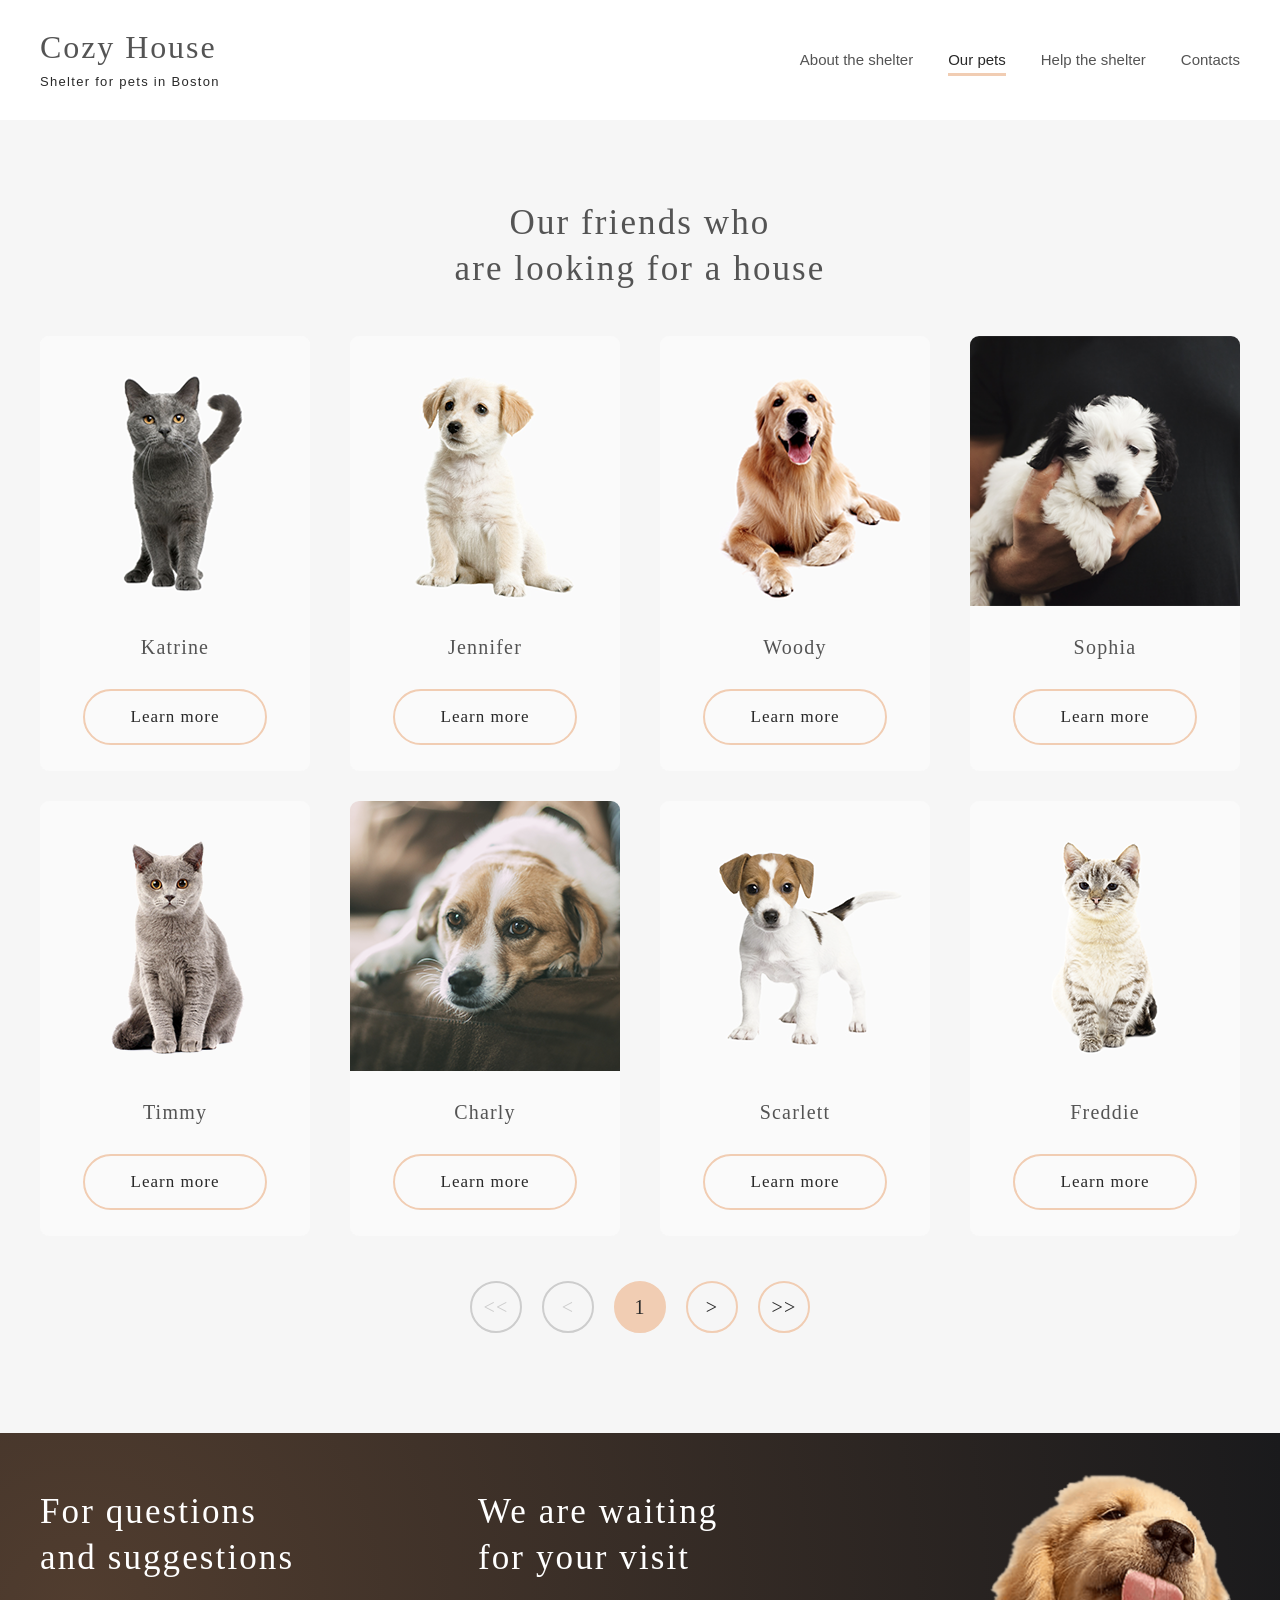
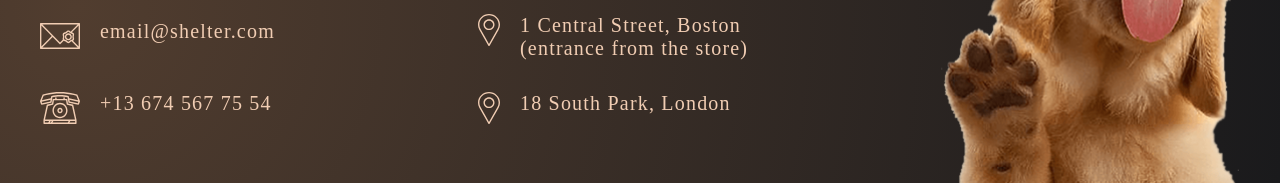
==== pages/pets/index.html @ 69db130b "deploy: publish shelter pages" ====
<!DOCTYPE html>
<html lang="en">
<head>
  <meta charset="UTF-8">
  <meta name="viewport" content="width=device-width, initial-scale=1.0">
  <title>Our pets — Cozy House</title>
  <link rel="icon" href="../../assets/icons/favicon.svg" type="image/svg+xml">
  <link rel="stylesheet" href="../../assets/styles/normalize.css">
  <link rel="stylesheet" href="style.css">
</head>
<body>
  <header class="header">
    <div class="container header__inner">
      <a class="logo" href="../main/index.html">
        <span class="logo__title">Cozy House</span>
        <span class="logo__subtitle">Shelter for pets in Boston</span>
      </a>
      <nav class="nav" aria-label="Main navigation">
        <ul class="nav__list">
          <li class="nav__item">
            <a class="nav__link" href="../main/index.html">About the shelter</a>
          </li>
          <li class="nav__item">
            <span class="nav__link nav__link--active">Our pets</span>
          </li>
          <li class="nav__item">
            <a class="nav__link" href="../main/index.html#help">Help the shelter</a>
          </li>
          <li class="nav__item">
            <a class="nav__link" href="#footer">Contacts</a>
          </li>
        </ul>
      </nav>
      <button class="burger" type="button" aria-label="Open menu">
        <svg width="30" height="22" viewBox="0 0 30 22" aria-hidden="true">
          <line x1="0" y1="1" x2="30" y2="1" stroke="currentColor" stroke-width="2"/>
          <line x1="0" y1="11" x2="30" y2="11" stroke="currentColor" stroke-width="2"/>
          <line x1="0" y1="21" x2="30" y2="21" stroke="currentColor" stroke-width="2"/>
        </svg>
      </button>
    </div>
  </header>

  <main>
    <section class="friends" id="friends" aria-labelledby="friends-title">
      <div class="container friends__inner">
        <h1 class="friends__title" id="friends-title">Our friends who<br>are looking for a house</h1>
        <ul class="friends__list">
          <li class="pet-card">
            <article class="pet-card__inner">
              <img class="pet-card__image" src="../../assets/images/pets-katrine.png" alt="Katrine the cat" width="270" height="270">
              <h2 class="pet-card__name">Katrine</h2>
              <button class="button button--secondary" type="button">Learn more</button>
            </article>
          </li>
          <li class="pet-card">
            <article class="pet-card__inner">
              <img class="pet-card__image" src="../../assets/images/pets-jennifer.png" alt="Jennifer the dog" width="270" height="270">
              <h2 class="pet-card__name">Jennifer</h2>
              <button class="button button--secondary" type="button">Learn more</button>
            </article>
          </li>
          <li class="pet-card">
            <article class="pet-card__inner">
              <img class="pet-card__image" src="../../assets/images/pets-woody.png" alt="Woody the dog" width="270" height="270">
              <h2 class="pet-card__name">Woody</h2>
              <button class="button button--secondary" type="button">Learn more</button>
            </article>
          </li>
          <li class="pet-card">
            <article class="pet-card__inner">
              <img class="pet-card__image" src="../../assets/images/pets-sophia.png" alt="Sophia the dog" width="270" height="270">
              <h2 class="pet-card__name">Sophia</h2>
              <button class="button button--secondary" type="button">Learn more</button>
            </article>
          </li>
          <li class="pet-card">
            <article class="pet-card__inner">
              <img class="pet-card__image" src="../../assets/images/pets-timmy.png" alt="Timmy the cat" width="270" height="270">
              <h2 class="pet-card__name">Timmy</h2>
              <button class="button button--secondary" type="button">Learn more</button>
            </article>
          </li>
          <li class="pet-card">
            <article class="pet-card__inner">
              <img class="pet-card__image" src="../../assets/images/pets-charly.png" alt="Charly the dog" width="270" height="270">
              <h2 class="pet-card__name">Charly</h2>
              <button class="button button--secondary" type="button">Learn more</button>
            </article>
          </li>
          <li class="pet-card">
            <article class="pet-card__inner">
              <img class="pet-card__image" src="../../assets/images/pets-scarlet.png" alt="Scarlett the dog" width="270" height="270">
              <h2 class="pet-card__name">Scarlett</h2>
              <button class="button button--secondary" type="button">Learn more</button>
            </article>
          </li>
          <li class="pet-card">
            <article class="pet-card__inner">
              <img class="pet-card__image" src="../../assets/images/pets-freddie.png" alt="Freddie the cat" width="270" height="270">
              <h2 class="pet-card__name">Freddie</h2>
              <button class="button button--secondary" type="button">Learn more</button>
            </article>
          </li>
        </ul>
        <nav class="pagination" aria-label="Pets pagination">
          <button class="pagination__btn pagination__btn--inactive" type="button" disabled aria-label="First page">&lt;&lt;</button>
          <button class="pagination__btn pagination__btn--inactive" type="button" disabled aria-label="Previous page">&lt;</button>
          <button class="pagination__btn pagination__btn--active" type="button" aria-current="page" aria-label="Page 1">1</button>
          <button class="pagination__btn" type="button" aria-label="Next page">&gt;</button>
          <button class="pagination__btn" type="button" aria-label="Last page">&gt;&gt;</button>
        </nav>
      </div>
    </section>
  </main>

  <footer class="footer" id="footer">
    <div class="container footer__inner">
      <div class="footer__contacts">
        <h3 class="footer__title">For questions<br>and&nbsp;suggestions</h3>
        <a class="footer__link" href="mailto:email@shelter.com">
          <img src="../../assets/icons/icon-email.svg" alt="" width="40" height="32">
          <span>email@shelter.com</span>
        </a>
        <a class="footer__link" href="tel:+136745677554">
          <img src="../../assets/icons/icon-phone.svg" alt="" width="40" height="32">
          <span>+13 674 567 75 54</span>
        </a>
      </div>
      <div class="footer__locations">
        <h3 class="footer__title">We are waiting<br>for&nbsp;your&nbsp;visit</h3>
        <a
          class="footer__link"
          href="https://www.google.com/maps/place/1+Central+St,+Boston,+MA"
          target="_blank"
          rel="noopener noreferrer"
        >
          <img src="../../assets/icons/icon-marker.svg" alt="" width="22" height="32">
          <span>1 Central Street, Boston<br>(entrance from the store)</span>
        </a>
        <a
          class="footer__link"
          href="https://www.google.com/maps/place/18+South+Park,+London"
          target="_blank"
          rel="noopener noreferrer"
        >
          <img src="../../assets/icons/icon-marker.svg" alt="" width="22" height="32">
          <span>18 South Park, London</span>
        </a>
      </div>
      <img
        class="footer__image"
        src="../../assets/images/footer-puppy.png"
        alt="A puppy sitting"
        width="300"
        height="310"
      >
    </div>
  </footer>
</body>
</html>
---- pages/pets/style.css ----
:root {
  --color-primary: #f1cdb3;
  --color-primary-light: #fddcc4;
  --color-light-xl: #ffffff;
  --color-light-l: #f6f6f6;
  --color-light-s: #fafafa;
  --color-dark-s: #cdcdcd;
  --color-dark-l: #545454;
  --color-dark-3xl: #292929;
  --font-heading: Georgia, "Times New Roman", serif;
  --font-body: Arial, Helvetica, sans-serif;
  --transition: 0.3s ease;
  --content-width: 1280px;
}

*,
*::before,
*::after {
  box-sizing: border-box;
}

html {
  scroll-behavior: smooth;
  overflow-x: hidden;
}

body {
  min-width: 320px;
  font-family: var(--font-body);
  font-size: 15px;
  line-height: 1.6;
  color: var(--color-dark-l);
  background-color: var(--color-light-xl);
  overflow-x: hidden;
}

h1,
h2,
h3,
h4,
h5,
h6,
p,
ul {
  margin: 0;
  padding: 0;
}

ul {
  list-style: none;
}

a {
  text-decoration: none;
  color: inherit;
  transition: color var(--transition), background-color var(--transition), border-color var(--transition);
}

button {
  border: none;
  background: none;
  padding: 0;
  cursor: pointer;
  font-family: inherit;
  transition: color var(--transition), background-color var(--transition), border-color var(--transition);
}

button:disabled {
  cursor: default;
  pointer-events: none;
}

img {
  display: block;
  max-width: 100%;
  height: auto;
}

.container {
  max-width: var(--content-width);
  width: 100%;
  margin: 0 auto;
  padding: 0 40px;
}

.button {
  display: inline-flex;
  align-items: center;
  justify-content: center;
  min-height: 52px;
  padding: 15px 45px;
  border-radius: 100px;
  font-family: var(--font-heading);
  font-size: 17px;
  line-height: 1.3;
  letter-spacing: 0.06em;
  color: var(--color-dark-3xl);
  white-space: nowrap;
  transition: color var(--transition), background-color var(--transition), border-color var(--transition);
}

.button--secondary {
  border: 2px solid var(--color-primary);
  background-color: transparent;
}

.button--secondary:hover,
.button--secondary:focus-visible {
  background-color: var(--color-primary-light);
  border-color: var(--color-primary-light);
}

.button--secondary:active {
  background-color: var(--color-primary);
  border-color: var(--color-primary);
}

.header {
  background-color: var(--color-light-xl);
  padding-top: 30px;
  padding-bottom: 30px;
}

.header__inner {
  display: flex;
  align-items: center;
  justify-content: space-between;
  height: 60px;
  max-width: 100%;
}

.logo {
  flex-shrink: 0;
  display: flex;
  flex-direction: column;
  gap: 10px;
  transition: opacity var(--transition);
}

.nav {
  flex-shrink: 1;
  min-width: 0;
}

.logo:hover,
.logo:focus-visible {
  opacity: 0.8;
}

.logo__title {
  font-family: var(--font-heading);
  font-size: 32px;
  line-height: 1.1;
  letter-spacing: 0.06em;
  color: var(--color-dark-l);
}

.logo__subtitle {
  font-size: 13px;
  line-height: 1.15;
  letter-spacing: 0.1em;
  color: var(--color-dark-3xl);
}

.nav__list {
  display: flex;
  align-items: center;
  gap: 35px;
}

.nav__link {
  position: relative;
  display: inline-block;
  font-size: 15px;
  line-height: 1.6;
  color: var(--color-dark-l);
  transition: color var(--transition);
}

.nav__link:hover,
.nav__link:focus-visible {
  color: var(--color-dark-3xl);
}

.nav__link:active {
  color: var(--color-dark-3xl);
}

.nav__link--active {
  color: var(--color-dark-3xl);
  cursor: default;
  pointer-events: none;
}

.nav__link--active::after {
  content: "";
  position: absolute;
  left: 0;
  right: 0;
  bottom: -4px;
  height: 3px;
  background-color: var(--color-primary);
}

.burger {
  display: none;
  align-items: center;
  justify-content: center;
  width: 30px;
  height: 30px;
  flex-shrink: 0;
  color: var(--color-dark-3xl);
}

.friends {
  background-color: var(--color-light-l);
}

.friends__inner {
  display: flex;
  flex-direction: column;
  align-items: center;
  padding-top: 80px;
  padding-bottom: 100px;
}

.friends__title {
  margin-bottom: 45px;
  font-family: var(--font-heading);
  font-size: 35px;
  font-weight: 400;
  line-height: 1.3;
  letter-spacing: 0.06em;
  text-align: center;
  color: var(--color-dark-l);
}

.friends__list {
  display: grid;
  grid-template-columns: repeat(4, 270px);
  column-gap: 40px;
  row-gap: 30px;
  margin-bottom: 45px;
  justify-content: center;
}

.pet-card {
  width: 270px;
}

.pet-card__inner {
  display: flex;
  flex-direction: column;
  align-items: center;
  width: 270px;
  height: 435px;
  border-radius: 9px;
  background-color: var(--color-light-s);
  cursor: pointer;
  transition: background-color var(--transition), box-shadow var(--transition);
}

.pet-card__inner:hover,
.pet-card__inner:focus-within {
  background-color: var(--color-light-xl);
  box-shadow: 0 2px 15px rgba(41, 41, 41, 0.08);
}

.pet-card__inner:hover .button--secondary,
.pet-card__inner:focus-within .button--secondary {
  background-color: var(--color-primary-light);
  border-color: var(--color-primary-light);
}

.pet-card__image {
  width: 270px;
  height: 270px;
  border-radius: 9px 9px 0 0;
  object-fit: cover;
  object-position: center top;
  margin-bottom: 30px;
}

.pet-card__name {
  margin-bottom: 30px;
  font-family: var(--font-heading);
  font-size: 20px;
  font-weight: 400;
  line-height: 1.15;
  letter-spacing: 0.06em;
  text-align: center;
  color: var(--color-dark-l);
}

.pagination {
  display: flex;
  align-items: center;
  gap: 20px;
}

.pagination__btn {
  display: inline-flex;
  align-items: center;
  justify-content: center;
  width: 52px;
  height: 52px;
  border: 2px solid var(--color-primary);
  border-radius: 100px;
  font-family: var(--font-heading);
  font-size: 20px;
  line-height: 1.15;
  letter-spacing: 0.06em;
  color: var(--color-dark-3xl);
  background-color: transparent;
  transition: color var(--transition), background-color var(--transition), border-color var(--transition);
}

.pagination__btn:hover:not(:disabled):not(.pagination__btn--active),
.pagination__btn:focus-visible:not(:disabled):not(.pagination__btn--active) {
  background-color: var(--color-primary-light);
  border-color: var(--color-primary-light);
}

.pagination__btn:active:not(:disabled):not(.pagination__btn--active) {
  background-color: var(--color-primary);
  border-color: var(--color-primary);
}

.pagination__btn--active {
  background-color: var(--color-primary);
  border-color: var(--color-primary);
  cursor: default;
  pointer-events: none;
}

.pagination__btn--inactive,
.pagination__btn:disabled {
  border-color: var(--color-dark-s);
  color: var(--color-dark-s);
  background-color: transparent;
}

.footer {
  background-color: #211f20;
  background-image: radial-gradient(circle at 6% 50%, rgba(81, 61, 47, 1) 0%, rgba(26, 26, 28, 1) 100%);
}

.footer__inner {
  display: flex;
  justify-content: space-between;
  align-items: flex-start;
  height: 350px;
  padding-top: 40px;
  padding-bottom: 0;
  box-sizing: border-box;
}

.footer__contacts,
.footer__locations {
  display: flex;
  flex-direction: column;
  margin-top: 16px;
}

.footer__contacts {
  width: 278px;
}

.footer__locations {
  width: 302px;
}

.footer__title {
  margin-bottom: 40px;
  max-width: 282px;
  font-family: var(--font-heading);
  font-size: 35px;
  font-weight: 400;
  line-height: 1.3;
  letter-spacing: 0.06em;
  color: var(--color-light-xl);
}

.footer__locations .footer__title {
  max-width: 282px;
  margin-bottom: 34px;
}

.footer__link {
  display: flex;
  align-items: flex-start;
  gap: 20px;
  margin-bottom: 40px;
  font-family: var(--font-heading);
  font-size: 20px;
  line-height: 1.15;
  letter-spacing: 0.06em;
  color: var(--color-primary);
  transition: color var(--transition);
}

.footer__locations .footer__link {
  margin-bottom: 32px;
}

.footer__link:last-child {
  margin-bottom: 0;
}

.footer__link:hover,
.footer__link:focus-visible {
  color: var(--color-primary-light);
}

.footer__link:active {
  color: var(--color-primary);
}

.footer__link img {
  flex-shrink: 0;
}

.footer__image {
  width: 300px;
  height: 310px;
  object-fit: cover;
  object-position: center top;
  align-self: flex-start;
}

@media screen and (max-width: 1279px) {
  .container {
    padding: 0 30px;
  }

  .nav__list {
    gap: 20px;
  }

  .friends__inner {
    padding-top: 80px;
    padding-bottom: 80px;
  }

  .friends__title {
    margin-bottom: 30px;
  }

  .friends__list {
    grid-template-columns: repeat(2, minmax(0, 270px));
    column-gap: 40px;
    row-gap: 30px;
    margin-bottom: 40px;
  }

  .friends__list .pet-card:nth-child(n + 7) {
    display: none;
  }

  .footer__inner {
    display: grid;
    grid-template-columns: 278px 302px;
    justify-content: space-between;
    height: auto;
    padding: 30px 34px;
    gap: 0;
  }

  .footer__contacts,
  .footer__locations {
    margin-top: 0;
    width: auto;
    max-width: none;
  }

  .footer__image {
    grid-column: 1 / -1;
    justify-self: center;
    margin-top: 65px;
    width: 300px;
    height: auto;
    aspect-ratio: 300 / 310;
    align-self: center;
  }
}

@media screen and (max-width: 767px) {
  .container {
    padding: 0 10px;
  }

  .nav {
    display: none;
  }

  .burger {
    display: flex;
  }

  .header {
    padding-top: 30px;
    padding-bottom: 30px;
  }

  .header__inner {
    height: auto;
    min-height: 60px;
  }

  .friends__inner {
    padding-top: 42px;
    padding-bottom: 42px;
  }

  .friends__title {
    font-size: 25px;
    margin-bottom: 42px;
  }

  .friends__list {
    grid-template-columns: minmax(0, 270px);
    justify-items: center;
    row-gap: 30px;
    margin-bottom: 42px;
  }

  .friends__list .pet-card:nth-child(n + 4) {
    display: none;
  }

  .pagination {
    gap: 10px;
  }

  .footer__inner {
    display: flex;
    flex-direction: column;
    align-items: center;
    text-align: left;
    padding-top: 30px;
    padding-bottom: 30px;
  }

  .footer__contacts,
  .footer__locations {
    width: 100%;
    max-width: 300px;
    align-items: stretch;
  }

  .footer__contacts {
    margin-bottom: 40px;
    max-width: 278px;
  }

  .footer__title {
    font-size: 25px;
    margin-bottom: 40px;
    white-space: normal;
    text-align: center;
  }

  .footer__locations .footer__title {
    margin-bottom: 40px;
  }

  .footer__link {
    justify-content: flex-start;
    margin-bottom: 40px;
    text-align: left;
  }

  .footer__locations .footer__link {
    margin-bottom: 40px;
  }

  .footer__image {
    width: 260px;
    margin-top: 40px;
    aspect-ratio: 260 / 269;
  }
}
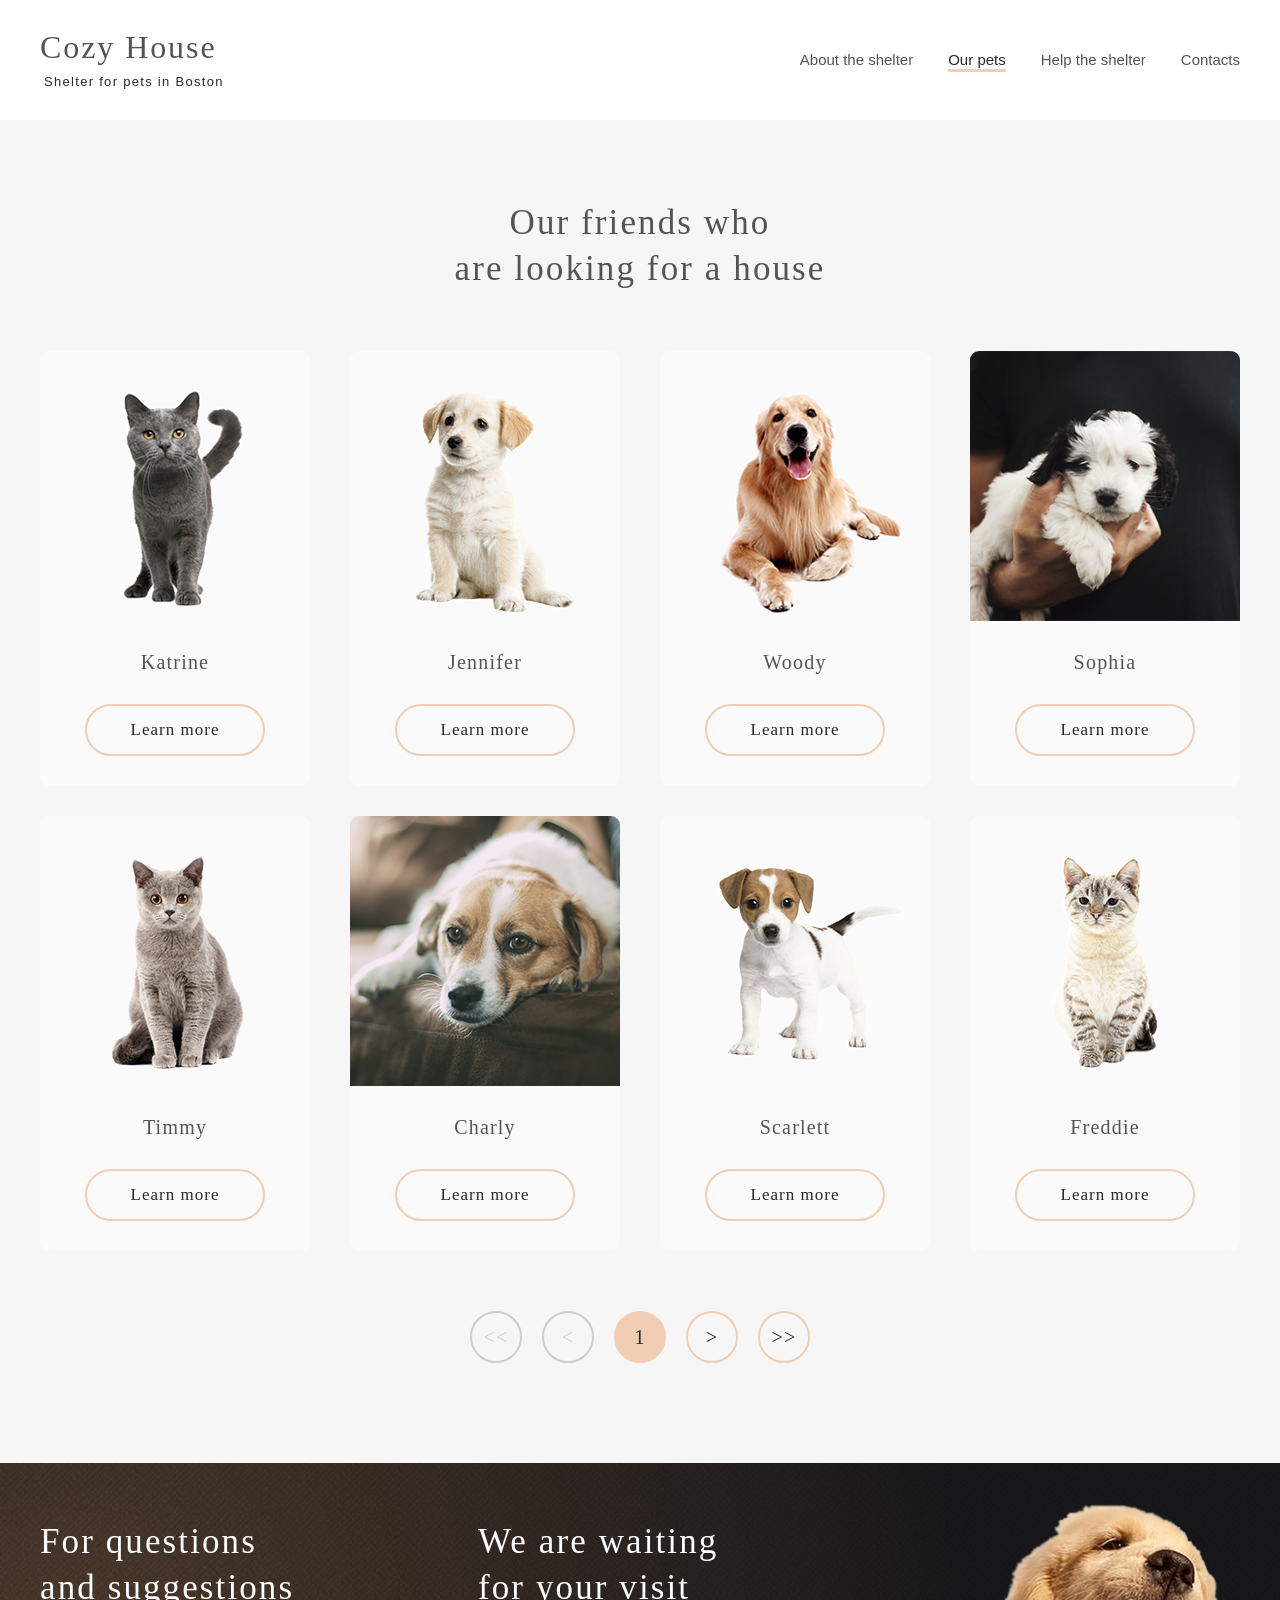
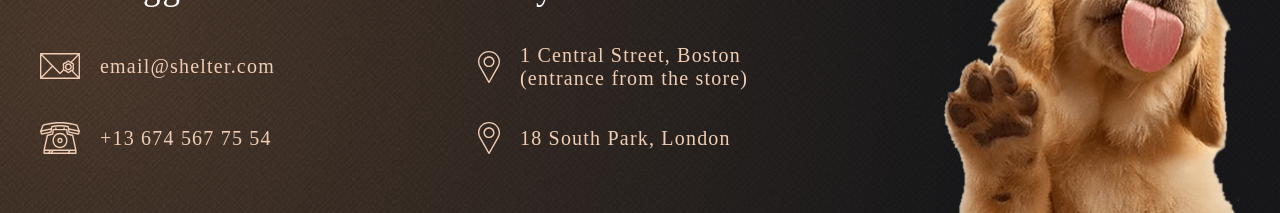
==== commit cae10548: "deploy: publish shelter pages" ====
--- a/pages/pets/index.html
+++ b/pages/pets/index.html
@@ -117,7 +117,10 @@
   <footer class="footer" id="footer">
     <div class="container footer__inner">
       <div class="footer__contacts">
-        <h3 class="footer__title">For questions<br>and&nbsp;suggestions</h3>
+        <h3 class="footer__title">
+          <span class="footer__title-desktop">For questions<br>and&nbsp;suggestions</span>
+          <span class="footer__title-mobile">For questions and<br>suggestions</span>
+        </h3>
         <a class="footer__link" href="mailto:email@shelter.com">
           <img src="../../assets/icons/icon-email.svg" alt="" width="40" height="32">
           <span>email@shelter.com</span>
@@ -128,7 +131,10 @@
         </a>
       </div>
       <div class="footer__locations">
-        <h3 class="footer__title">We are waiting<br>for&nbsp;your&nbsp;visit</h3>
+        <h3 class="footer__title">
+          <span class="footer__title-desktop">We are waiting<br>for&nbsp;your&nbsp;visit</span>
+          <span class="footer__title-mobile">We are waiting for<br>your visit</span>
+        </h3>
         <a
           class="footer__link"
           href="https://www.google.com/maps/place/1+Central+St,+Boston,+MA"
--- a/pages/pets/style.css
+++ b/pages/pets/style.css
@@ -102,6 +102,7 @@
 .button--secondary {
   border: 2px solid var(--color-primary);
   background-color: transparent;
+  padding: 13px 43px;
 }
 
 .button--secondary:hover,
@@ -156,6 +157,7 @@
 }
 
 .logo__subtitle {
+  margin-left: 4px;
   font-size: 13px;
   line-height: 1.15;
   letter-spacing: 0.1em;
@@ -197,7 +199,7 @@
   position: absolute;
   left: 0;
   right: 0;
-  bottom: -4px;
+  bottom: 0;
   height: 3px;
   background-color: var(--color-primary);
 }
@@ -225,7 +227,7 @@
 }
 
 .friends__title {
-  margin-bottom: 45px;
+  margin-bottom: 60px;
   font-family: var(--font-heading);
   font-size: 35px;
   font-weight: 400;
@@ -240,7 +242,7 @@
   grid-template-columns: repeat(4, 270px);
   column-gap: 40px;
   row-gap: 30px;
-  margin-bottom: 45px;
+  margin-bottom: 60px;
   justify-content: center;
 }
 
@@ -342,7 +344,12 @@
 
 .footer {
   background-color: #211f20;
-  background-image: radial-gradient(circle at 6% 50%, rgba(81, 61, 47, 1) 0%, rgba(26, 26, 28, 1) 100%);
+  background-image:
+    url("../../assets/images/noise.png"),
+    radial-gradient(ellipse 70% 250% at 6% 50%, #513d2f 0%, #1a1a1c 100%);
+  background-repeat: repeat, no-repeat;
+  background-position: 0 0, 0 0;
+  background-size: auto, 100% 100%;
 }
 
 .footer__inner {
@@ -381,6 +388,10 @@
   color: var(--color-light-xl);
 }
 
+.footer__title-mobile {
+  display: none;
+}
+
 .footer__locations .footer__title {
   max-width: 282px;
   margin-bottom: 34px;
@@ -388,7 +399,7 @@
 
 .footer__link {
   display: flex;
-  align-items: flex-start;
+  align-items: center;
   gap: 20px;
   margin-bottom: 40px;
   font-family: var(--font-heading);
@@ -418,6 +429,11 @@
 
 .footer__link img {
   flex-shrink: 0;
+  display: block;
+}
+
+.footer__link span {
+  min-width: 0;
 }
 
 .footer__image {
@@ -433,10 +449,6 @@
     padding: 0 30px;
   }
 
-  .nav__list {
-    gap: 20px;
-  }
-
   .friends__inner {
     padding-top: 80px;
     padding-bottom: 80px;
@@ -462,7 +474,7 @@
     grid-template-columns: 278px 302px;
     justify-content: space-between;
     height: auto;
-    padding: 30px 34px;
+    padding: 30px 64px 0;
     gap: 0;
   }
 
@@ -478,9 +490,9 @@
     justify-self: center;
     margin-top: 65px;
     width: 300px;
-    height: auto;
+    height: 310px;
     aspect-ratio: 300 / 310;
-    align-self: center;
+    align-self: end;
   }
 }
 
@@ -505,6 +517,10 @@
   .header__inner {
     height: auto;
     min-height: 60px;
+  }
+
+  .header .container {
+    padding: 0 20px;
   }
 
   .friends__inner {
@@ -536,47 +552,80 @@
     display: flex;
     flex-direction: column;
     align-items: center;
+    height: auto;
     text-align: left;
-    padding-top: 30px;
-    padding-bottom: 30px;
+    padding: 30px 0 0;
   }
 
   .footer__contacts,
   .footer__locations {
     width: 100%;
     max-width: 300px;
-    align-items: stretch;
+    margin-top: 0;
   }
 
   .footer__contacts {
+    align-items: center;
     margin-bottom: 40px;
     max-width: 278px;
   }
 
+  .footer__locations {
+    align-items: stretch;
+  }
+
   .footer__title {
+    max-width: 270px;
     font-size: 25px;
     margin-bottom: 40px;
     white-space: normal;
     text-align: center;
   }
 
+  .footer__title-desktop {
+    display: none;
+  }
+
+  .footer__title-mobile {
+    display: inline;
+  }
+
+  .footer__contacts .footer__title {
+    max-width: 278px;
+  }
+
   .footer__locations .footer__title {
+    max-width: 270px;
     margin-bottom: 40px;
-  }
-
-  .footer__link {
-    justify-content: flex-start;
+    align-self: center;
+  }
+
+  .footer__contacts .footer__link {
+    justify-content: center;
+    align-items: center;
     margin-bottom: 40px;
     text-align: left;
   }
 
   .footer__locations .footer__link {
+    justify-content: flex-start;
+    align-items: center;
     margin-bottom: 40px;
+    text-align: left;
+  }
+
+  .footer__contacts .footer__link:last-child,
+  .footer__locations .footer__link:last-child {
+    margin-bottom: 0;
   }
 
   .footer__image {
     width: 260px;
+    height: 269px;
     margin-top: 40px;
     aspect-ratio: 260 / 269;
-  }
-}
+    object-fit: cover;
+    object-position: center top;
+    align-self: center;
+  }
+}
